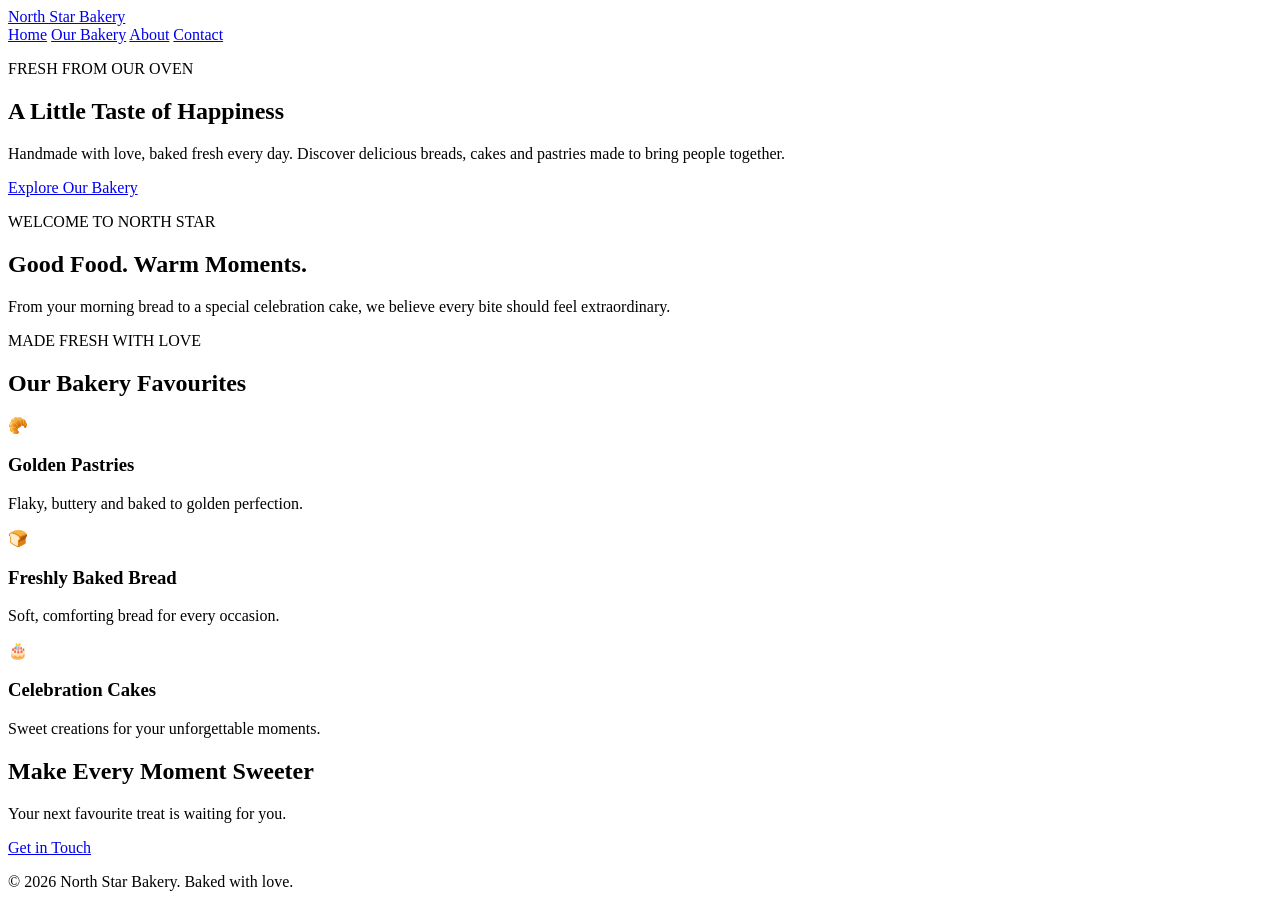
==== index.html @ af698f89 "Add initial HTML structure for North Star Bakery" ====
<!DOCTYPE html>
<html lang="en">
<head>
  <meta charset="UTF-8">
  <meta name="viewport" content="width=device-width, initial-scale=1.0">
  <meta name="description" content="Discover freshly baked bread, cakes and pastries at North Star Bakery.">
  <title>North Star Bakery | Freshly Baked Happiness</title>
  <link rel="stylesheet" href="styles.css">
</head>
<body>
  <header class="site-header">
    <a class="logo" href="index.html">North Star Bakery</a>
    <nav aria-label="Main navigation">
      <a href="index.html">Home</a>
      <a href="#products">Our Bakery</a>
      <a href="about.html">About</a>
      <a href="contact.html">Contact</a>
    </nav>
  </header>

  <main>
    <section class="hero">
      <div class="hero-content">
        <p class="eyebrow">FRESH FROM OUR OVEN</p>
        <h1>A Little Taste of Happiness</h1>
        <p>
          Handmade with love, baked fresh every day.
          Discover delicious breads, cakes and pastries
          made to bring people together.
        </p>
        <a class="button" href="#products">Explore Our Bakery</a>
      </div>
    </section>

    <section class="welcome">
      <p class="eyebrow">WELCOME TO NORTH STAR</p>
      <h2>Good Food. Warm Moments.</h2>
      <p>
        From your morning bread to a special celebration cake,
        we believe every bite should feel extraordinary.
      </p>
    </section>

    <section class="products" id="products">
      <p class="eyebrow">MADE FRESH WITH LOVE</p>
      <h2>Our Bakery Favourites</h2>

      <div class="product-grid">
        <article class="product-card">
          <div class="product-emoji" aria-hidden="true">🥐</div>
          <h3>Golden Pastries</h3>
          <p>Flaky, buttery and baked to golden perfection.</p>
        </article>

        <article class="product-card">
          <div class="product-emoji" aria-hidden="true">🍞</div>
          <h3>Freshly Baked Bread</h3>
          <p>Soft, comforting bread for every occasion.</p>
        </article>

        <article class="product-card">
          <div class="product-emoji" aria-hidden="true">🎂</div>
          <h3>Celebration Cakes</h3>
          <p>Sweet creations for your unforgettable moments.</p>
        </article>
      </div>
    </section>

    <section class="cta">
      <h2>Make Every Moment Sweeter</h2>
      <p>Your next favourite treat is waiting for you.</p>
      <a class="button" href="contact.html">Get in Touch</a>
    </section>
  </main>

  <footer>
    <p>&copy; 2026 North Star Bakery. Baked with love.</p>
  </footer>
</body>
</html>
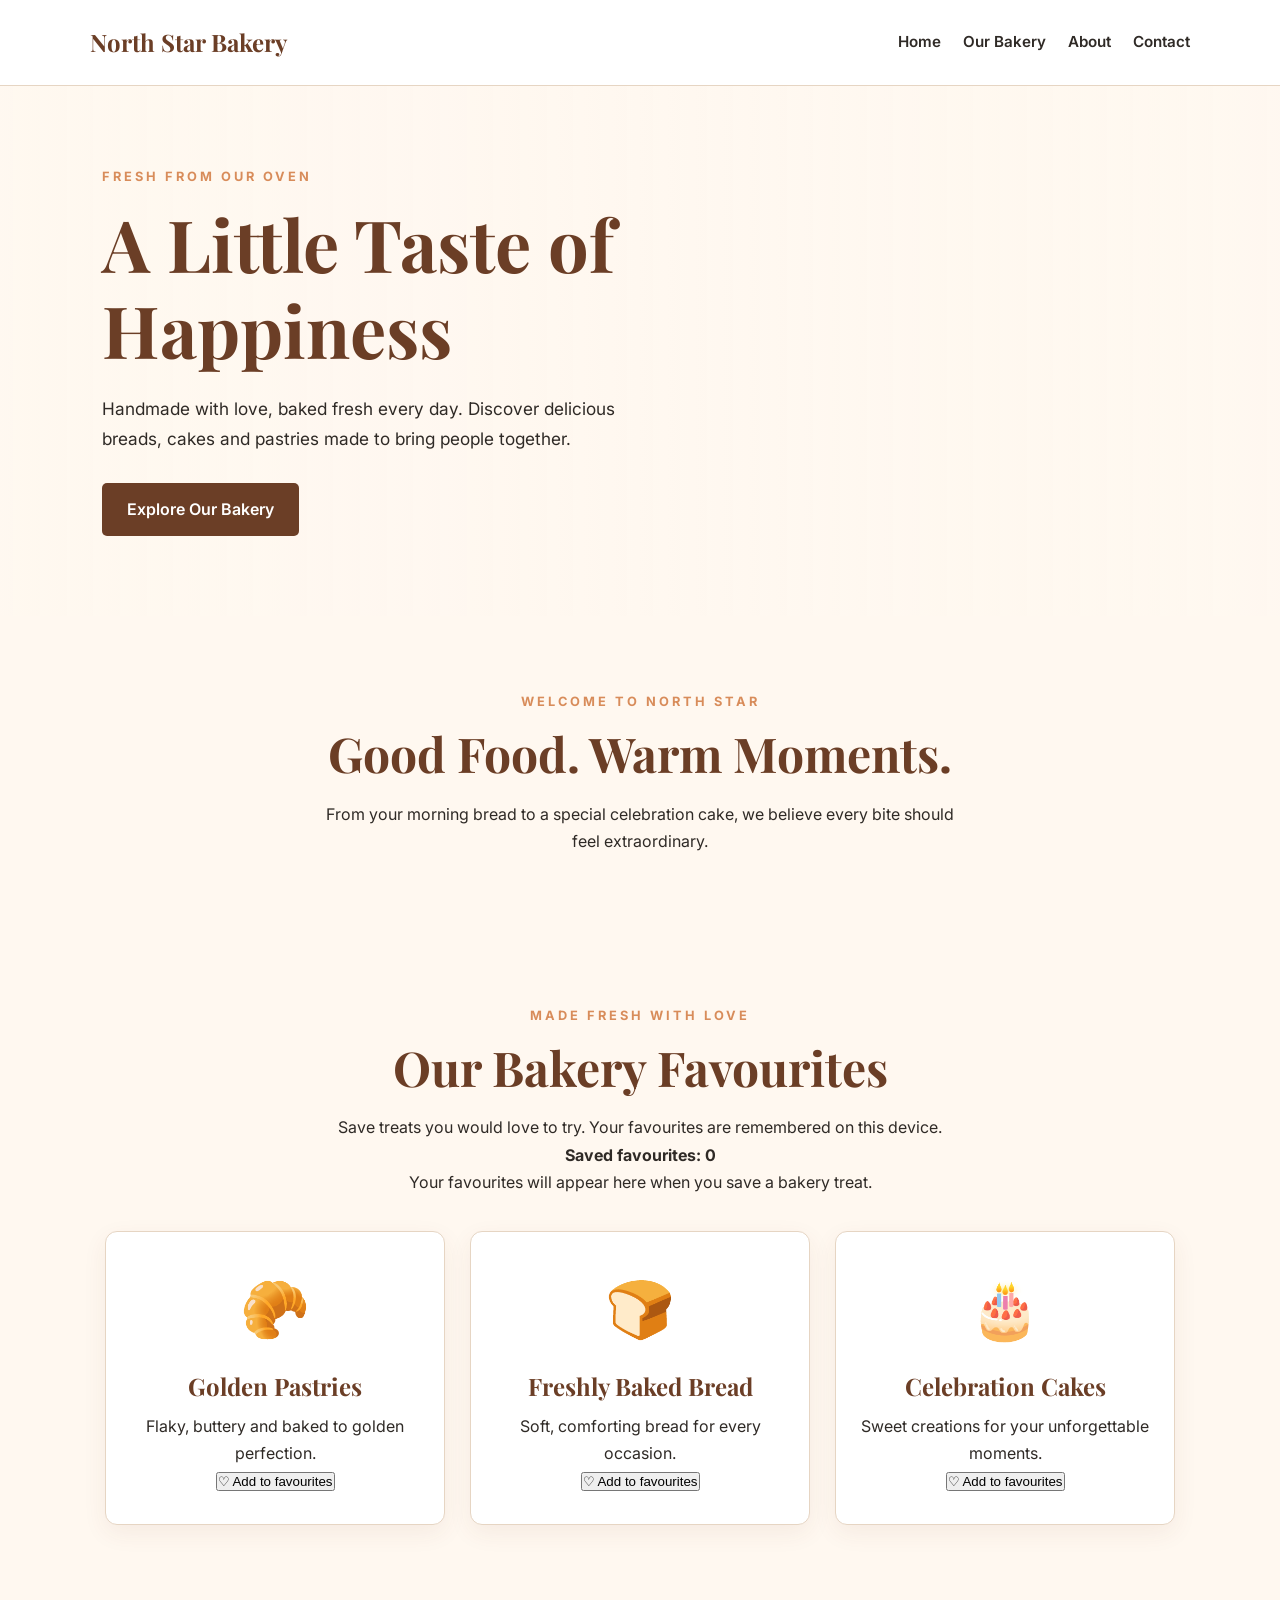
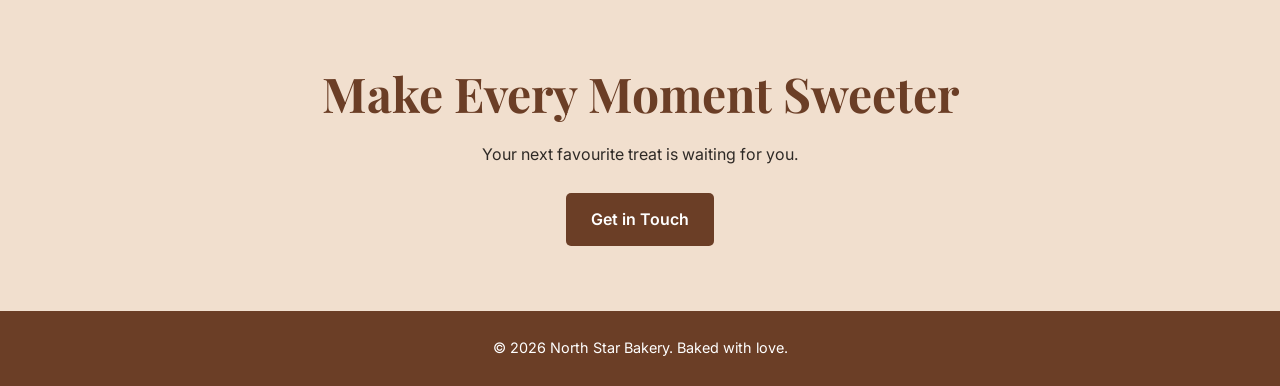
==== commit cb2dc69c: "Add bakery product favourites interaction to homepage" ====
--- a/index.html
+++ b/index.html
@@ -1,4 +1,3 @@
-
 <!DOCTYPE html>
 <html lang="en">
 <head>
@@ -7,12 +6,13 @@
   <meta name="description" content="Discover freshly baked bread, cakes and pastries at North Star Bakery.">
   <title>North Star Bakery | Freshly Baked Happiness</title>
   <link rel="stylesheet" href="styles.css">
+  <script src="script.js" defer></script>
 </head>
 <body>
   <header class="site-header">
     <a class="logo" href="index.html">North Star Bakery</a>
     <nav aria-label="Main navigation">
-      <a href="index.html">Home</a>
+      <a href="index.html" aria-current="page">Home</a>
       <a href="#products">Our Bakery</a>
       <a href="about.html">About</a>
       <a href="contact.html">Contact</a>
@@ -45,24 +45,33 @@
     <section class="products" id="products">
       <p class="eyebrow">MADE FRESH WITH LOVE</p>
       <h2>Our Bakery Favourites</h2>
+      <p class="feature-intro">Save treats you would love to try. Your favourites are remembered on this device.</p>
+
+      <div class="favourite-status" aria-live="polite">
+        <strong>Saved favourites: <span id="favourite-count">0</span></strong>
+        <p id="favourite-summary">Your favourites will appear here when you save a bakery treat.</p>
+      </div>
 
       <div class="product-grid">
         <article class="product-card">
           <div class="product-emoji" aria-hidden="true">🥐</div>
           <h3>Golden Pastries</h3>
           <p>Flaky, buttery and baked to golden perfection.</p>
+          <button class="favourite-button" type="button" data-favourite-id="pastries" aria-pressed="false">♡ Add to favourites</button>
         </article>
 
         <article class="product-card">
           <div class="product-emoji" aria-hidden="true">🍞</div>
           <h3>Freshly Baked Bread</h3>
           <p>Soft, comforting bread for every occasion.</p>
+          <button class="favourite-button" type="button" data-favourite-id="bread" aria-pressed="false">♡ Add to favourites</button>
         </article>
 
         <article class="product-card">
           <div class="product-emoji" aria-hidden="true">🎂</div>
           <h3>Celebration Cakes</h3>
           <p>Sweet creations for your unforgettable moments.</p>
+          <button class="favourite-button" type="button" data-favourite-id="cakes" aria-pressed="false">♡ Add to favourites</button>
         </article>
       </div>
     </section>
@@ -78,4 +87,4 @@
     <p>&copy; 2026 North Star Bakery. Baked with love.</p>
   </footer>
 </body>
-</html>
+</html>
--- a/styles.css
+++ b/styles.css
@@ -0,0 +1,223 @@
+
+@import url('https://fonts.googleapis.com/css2?family=Inter:wght@400;500;600;700&family=Playfair+Display:wght@500;600;700&display=swap');
+
+:root {
+  --bg-cream: #FFF8F0;
+  --primary-brown: #6B3E26;
+  --accent-peach: #D88C5A;
+  --text-charcoal: #2F2A26;
+  --card-bg: #FFFFFF;
+  --border-color: #E6D5C3;
+}
+
+* {
+  box-sizing: border-box;
+  margin: 0;
+  padding: 0;
+}
+
+html {
+  scroll-behavior: smooth;
+}
+
+body {
+  font-family: 'Inter', sans-serif;
+  background: var(--bg-cream);
+  color: var(--text-charcoal);
+  line-height: 1.7;
+}
+
+a {
+  color: inherit;
+  text-decoration: none;
+}
+
+.site-header {
+  display: flex;
+  align-items: center;
+  justify-content: space-between;
+  flex-wrap: wrap;
+  gap: 16px;
+  padding: 22px 7%;
+  background: var(--card-bg);
+  border-bottom: 1px solid var(--border-color);
+}
+
+.logo {
+  font-family: 'Playfair Display', serif;
+  font-size: 1.5rem;
+  font-weight: 700;
+  color: var(--primary-brown);
+}
+
+nav {
+  display: flex;
+  flex-wrap: wrap;
+  gap: 22px;
+}
+
+nav a {
+  font-size: 0.95rem;
+  font-weight: 600;
+}
+
+nav a:hover {
+  color: var(--accent-peach);
+}
+
+.hero {
+  min-height: 520px;
+  display: flex;
+  align-items: center;
+  padding: 80px 8%;
+  background:
+    linear-gradient(
+      90deg,
+      rgba(255, 248, 240, 0.97),
+      rgba(255, 248, 240, 0.78)
+    ),
+    url('https://images.unsplash.com/photo-1509440159596-0249088772ff?auto=format&fit=crop&w=1800&q=85')
+    center/cover no-repeat;
+}
+
+.hero-content {
+  max-width: 650px;
+}
+
+.eyebrow {
+  color: var(--accent-peach);
+  font-size: 0.8rem;
+  font-weight: 700;
+  letter-spacing: 3px;
+  margin-bottom: 12px;
+}
+
+h1,
+h2,
+h3 {
+  font-family: 'Playfair Display', serif;
+  line-height: 1.2;
+  color: var(--primary-brown);
+}
+
+h1 {
+  font-size: clamp(2.5rem, 6vw, 4.5rem);
+  margin-bottom: 22px;
+}
+
+.hero-content > p:not(.eyebrow) {
+  max-width: 530px;
+  font-size: 1.08rem;
+  margin-bottom: 30px;
+}
+
+.button {
+  display: inline-block;
+  padding: 13px 25px;
+  background: var(--primary-brown);
+  color: white;
+  border-radius: 5px;
+  font-weight: 600;
+  transition: background 0.2s ease;
+}
+
+.button:hover {
+  background: var(--accent-peach);
+}
+
+.welcome,
+.products {
+  padding: 75px 8%;
+  text-align: center;
+}
+
+.welcome > p:last-child {
+  max-width: 650px;
+  margin: 18px auto 0;
+}
+
+h2 {
+  font-size: clamp(2rem, 4vw, 3rem);
+  margin-bottom: 18px;
+}
+
+.product-grid {
+  display: flex;
+  justify-content: center;
+  align-items: stretch;
+  flex-wrap: wrap;
+  gap: 25px;
+  margin-top: 35px;
+}
+
+.product-card {
+  flex: 1 1 240px;
+  max-width: 340px;
+  padding: 30px 24px;
+  background: var(--card-bg);
+  border: 1px solid var(--border-color);
+  border-radius: 12px;
+  box-shadow: 0 8px 24px rgba(107, 62, 38, 0.07);
+  transition: transform 0.2s ease;
+}
+
+.product-card:hover {
+  transform: translateY(-5px);
+}
+
+.product-emoji {
+  font-size: 3.5rem;
+  margin-bottom: 15px;
+}
+
+.product-card h3 {
+  font-size: 1.5rem;
+  margin-bottom: 12px;
+}
+
+.cta {
+  padding: 65px 8%;
+  text-align: center;
+  background: #F1DFCE;
+}
+
+.cta p {
+  margin-bottom: 25px;
+}
+
+footer {
+  padding: 25px 6%;
+  text-align: center;
+  background: var(--primary-brown);
+  color: white;
+  font-size: 0.9rem;
+}
+
+@media (max-width: 600px) {
+  .site-header {
+    justify-content: center;
+    text-align: center;
+    padding: 20px 5%;
+  }
+
+  nav {
+    justify-content: center;
+    gap: 12px 18px;
+  }
+
+  .hero {
+    min-height: 440px;
+    padding: 65px 7%;
+    background-position: center;
+  }
+
+  .welcome,
+  .products {
+    padding: 55px 6%;
+  }
+
+  .product-card {
+    max-width: 100%;
+    flex-basis: 100%;
+  }
+}
